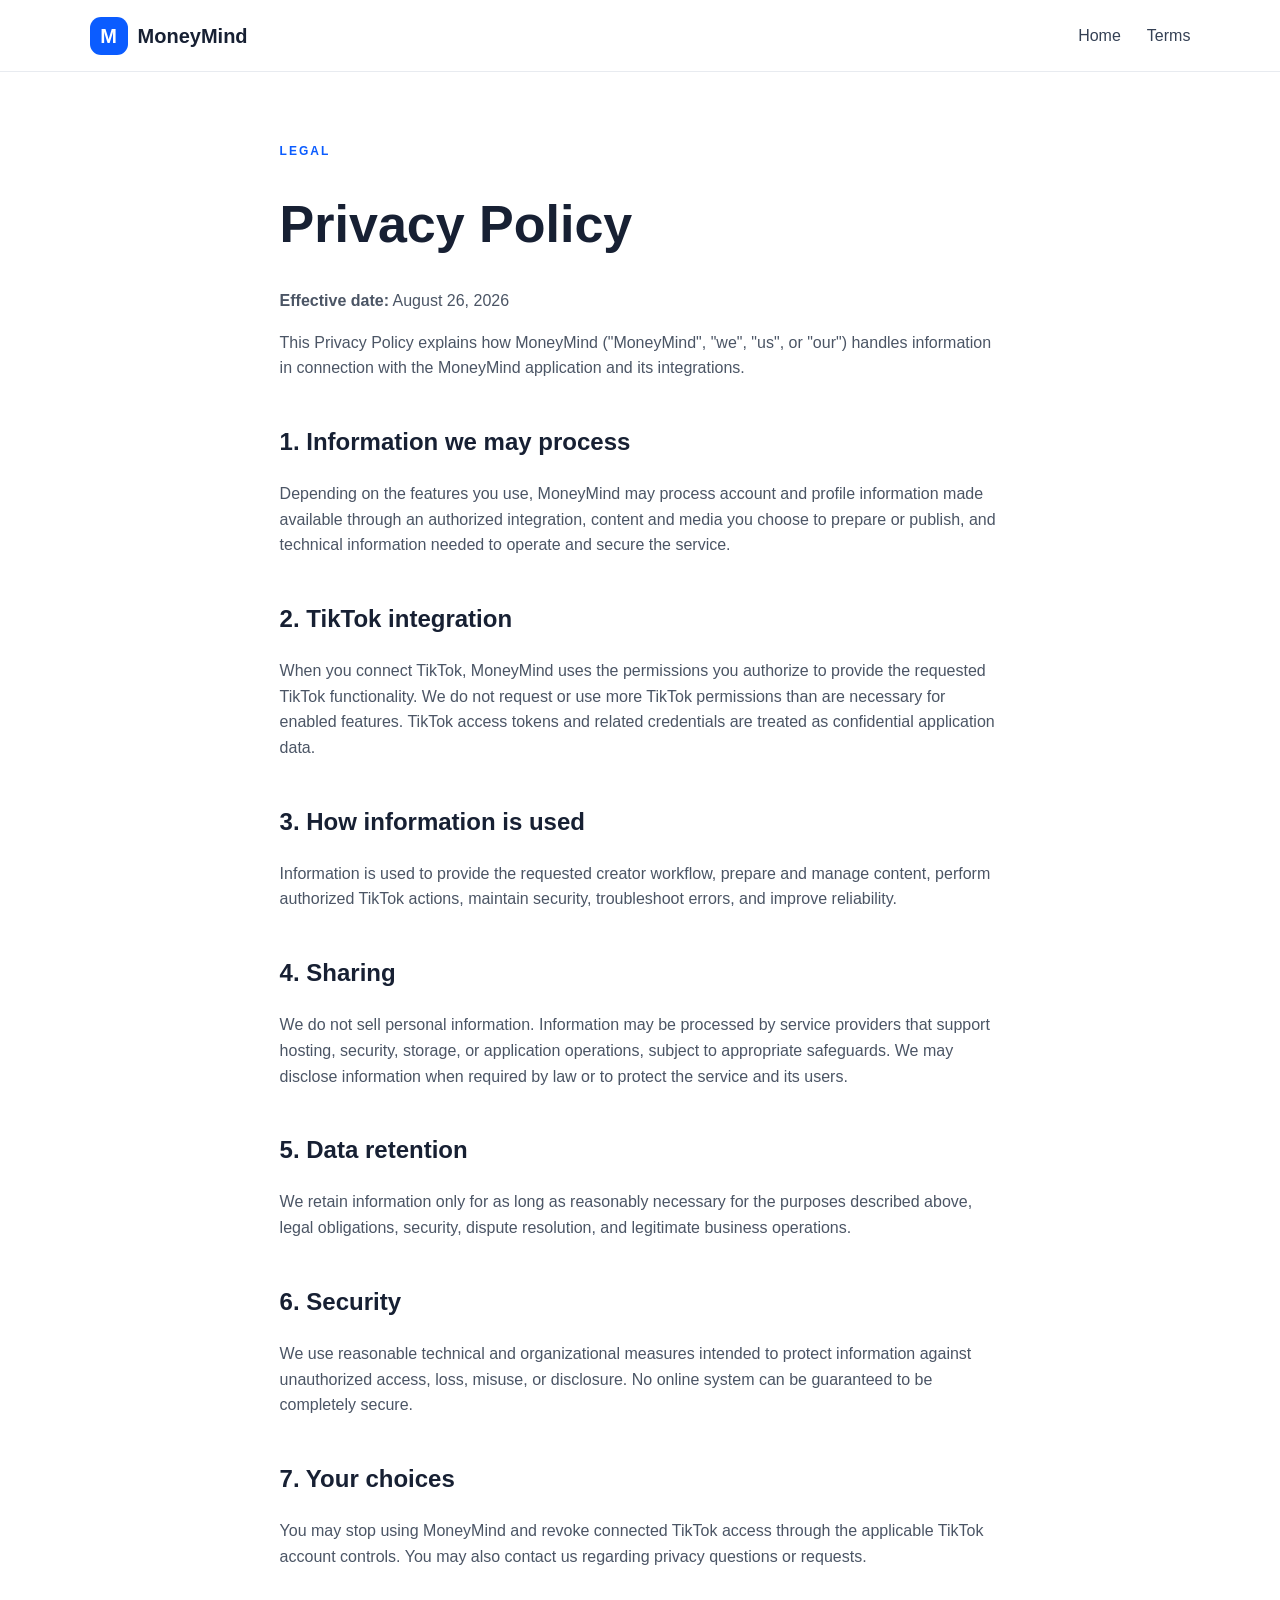
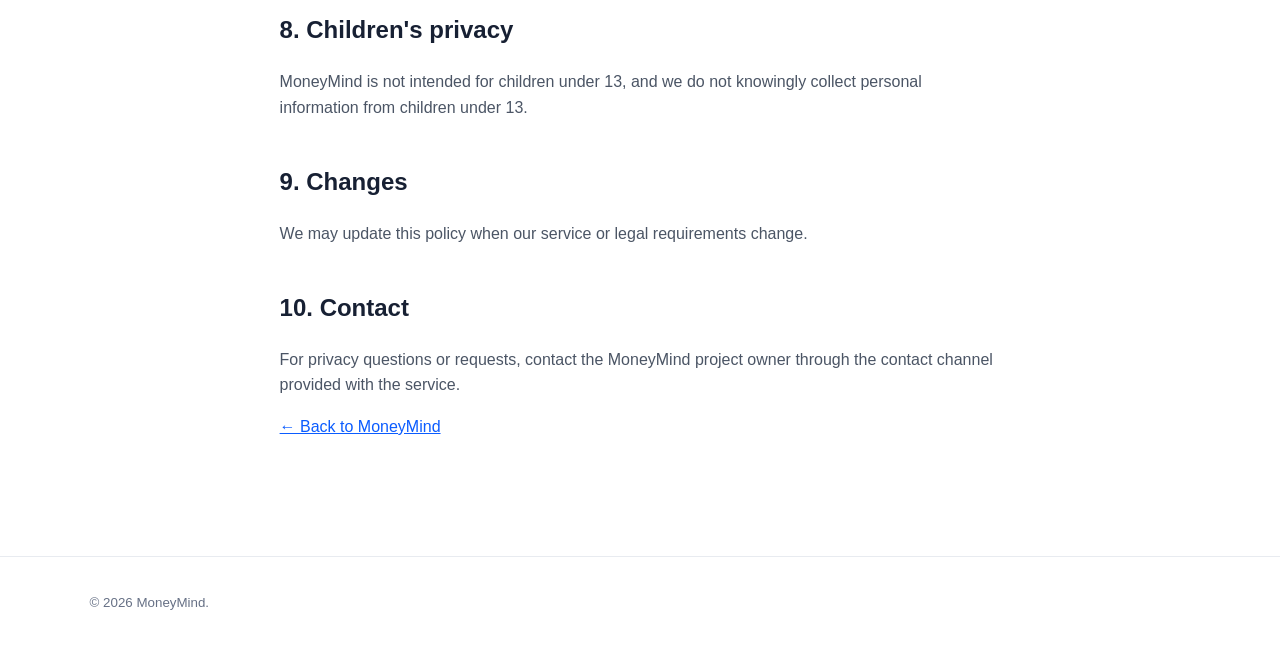
==== privacy.html @ c748f1ef "Add MoneyMind public website" ====
<!doctype html><html lang="en"><head><meta charset="utf-8"><meta name="viewport" content="width=device-width,initial-scale=1"><title>MoneyMind — Privacy Policy</title><link rel="stylesheet" href="styles.css"></head><body><header class="nav"><div class="brand"><div class="logo">M</div><span>MoneyMind</span></div><nav><a href="index.html">Home</a><a href="terms.html">Terms</a></nav></header><main class="legal"><div class="eyebrow">LEGAL</div><h1>Privacy Policy</h1><p><strong>Effective date:</strong> August 26, 2026</p>
<p>This Privacy Policy explains how MoneyMind ("MoneyMind", "we", "us", or "our") handles information in connection with the MoneyMind application and its integrations.</p>
<h2>1. Information we may process</h2><p>Depending on the features you use, MoneyMind may process account and profile information made available through an authorized integration, content and media you choose to prepare or publish, and technical information needed to operate and secure the service.</p>
<h2>2. TikTok integration</h2><p>When you connect TikTok, MoneyMind uses the permissions you authorize to provide the requested TikTok functionality. We do not request or use more TikTok permissions than are necessary for enabled features. TikTok access tokens and related credentials are treated as confidential application data.</p>
<h2>3. How information is used</h2><p>Information is used to provide the requested creator workflow, prepare and manage content, perform authorized TikTok actions, maintain security, troubleshoot errors, and improve reliability.</p>
<h2>4. Sharing</h2><p>We do not sell personal information. Information may be processed by service providers that support hosting, security, storage, or application operations, subject to appropriate safeguards. We may disclose information when required by law or to protect the service and its users.</p>
<h2>5. Data retention</h2><p>We retain information only for as long as reasonably necessary for the purposes described above, legal obligations, security, dispute resolution, and legitimate business operations.</p>
<h2>6. Security</h2><p>We use reasonable technical and organizational measures intended to protect information against unauthorized access, loss, misuse, or disclosure. No online system can be guaranteed to be completely secure.</p>
<h2>7. Your choices</h2><p>You may stop using MoneyMind and revoke connected TikTok access through the applicable TikTok account controls. You may also contact us regarding privacy questions or requests.</p>
<h2>8. Children's privacy</h2><p>MoneyMind is not intended for children under 13, and we do not knowingly collect personal information from children under 13.</p>
<h2>9. Changes</h2><p>We may update this policy when our service or legal requirements change.</p>
<h2>10. Contact</h2><p>For privacy questions or requests, contact the MoneyMind project owner through the contact channel provided with the service.</p><p><a href="index.html">← Back to MoneyMind</a></p></main><footer><small>© 2026 MoneyMind.</small></footer></body></html>
---- styles.css ----
*{box-sizing:border-box}html{scroll-behavior:smooth}body{margin:0;font-family:Inter,Segoe UI,Arial,sans-serif;color:#172033;background:#fff;line-height:1.6}.nav{height:72px;display:flex;align-items:center;justify-content:space-between;padding:0 7%;border-bottom:1px solid #e8ebf0;background:#fff;position:sticky;top:0;z-index:10}.brand{display:flex;align-items:center;gap:10px;font-weight:800;font-size:20px}.logo{width:38px;height:38px;border-radius:11px;display:grid;place-items:center;background:#0b5cff;color:#fff;font-weight:900}.nav nav{display:flex;gap:26px}.nav a,footer a{color:#344054;text-decoration:none}.hero{padding:110px 7% 100px;background:linear-gradient(135deg,#f6f9ff,#fff)}.eyebrow{font-size:12px;letter-spacing:2px;font-weight:800;color:#0b5cff;margin-bottom:14px}.hero h1{font-size:clamp(44px,7vw,78px);line-height:1.02;max-width:900px;margin:0 0 25px}.hero p{font-size:20px;max-width:720px;color:#526071}.button{display:inline-block;margin-top:18px;background:#0b5cff;color:white;text-decoration:none;padding:13px 20px;border-radius:9px;font-weight:700}.section{display:grid;grid-template-columns:1fr 1fr;gap:70px;padding:90px 7%;max-width:1200px;margin:auto}.section h2,.notice h2{font-size:36px;line-height:1.15;margin:0}.section p{font-size:18px;color:#526071}.cards{display:grid;grid-template-columns:repeat(3,1fr);gap:20px;padding:20px 7% 90px;max-width:1200px;margin:auto}.cards article{border:1px solid #e6e9ef;border-radius:16px;padding:30px;box-shadow:0 8px 30px rgba(20,30,50,.05)}.cards span{font-weight:800;color:#0b5cff}.cards h3{font-size:24px;margin:18px 0 8px}.cards p{color:#526071}.notice{margin:0 7% 90px;padding:55px;border-radius:20px;background:#111827;color:#fff}.notice p{color:#d0d7e2;max-width:760px;font-size:18px}.legal{max-width:900px;margin:auto;padding:70px 7% 100px}.legal h1{font-size:52px;line-height:1.1}.legal h2{margin-top:42px}.legal p{color:#4b5565}.legal a{color:#0b5cff}footer{border-top:1px solid #e8ebf0;padding:35px 7%;display:flex;justify-content:space-between;gap:25px;align-items:center;color:#667085}.footer-links{display:flex;gap:20px}@media(max-width:760px){.nav nav{gap:12px;font-size:13px}.section,.cards{grid-template-columns:1fr}.hero{padding-top:75px}.notice{padding:35px 25px}.footer-links{display:none}}
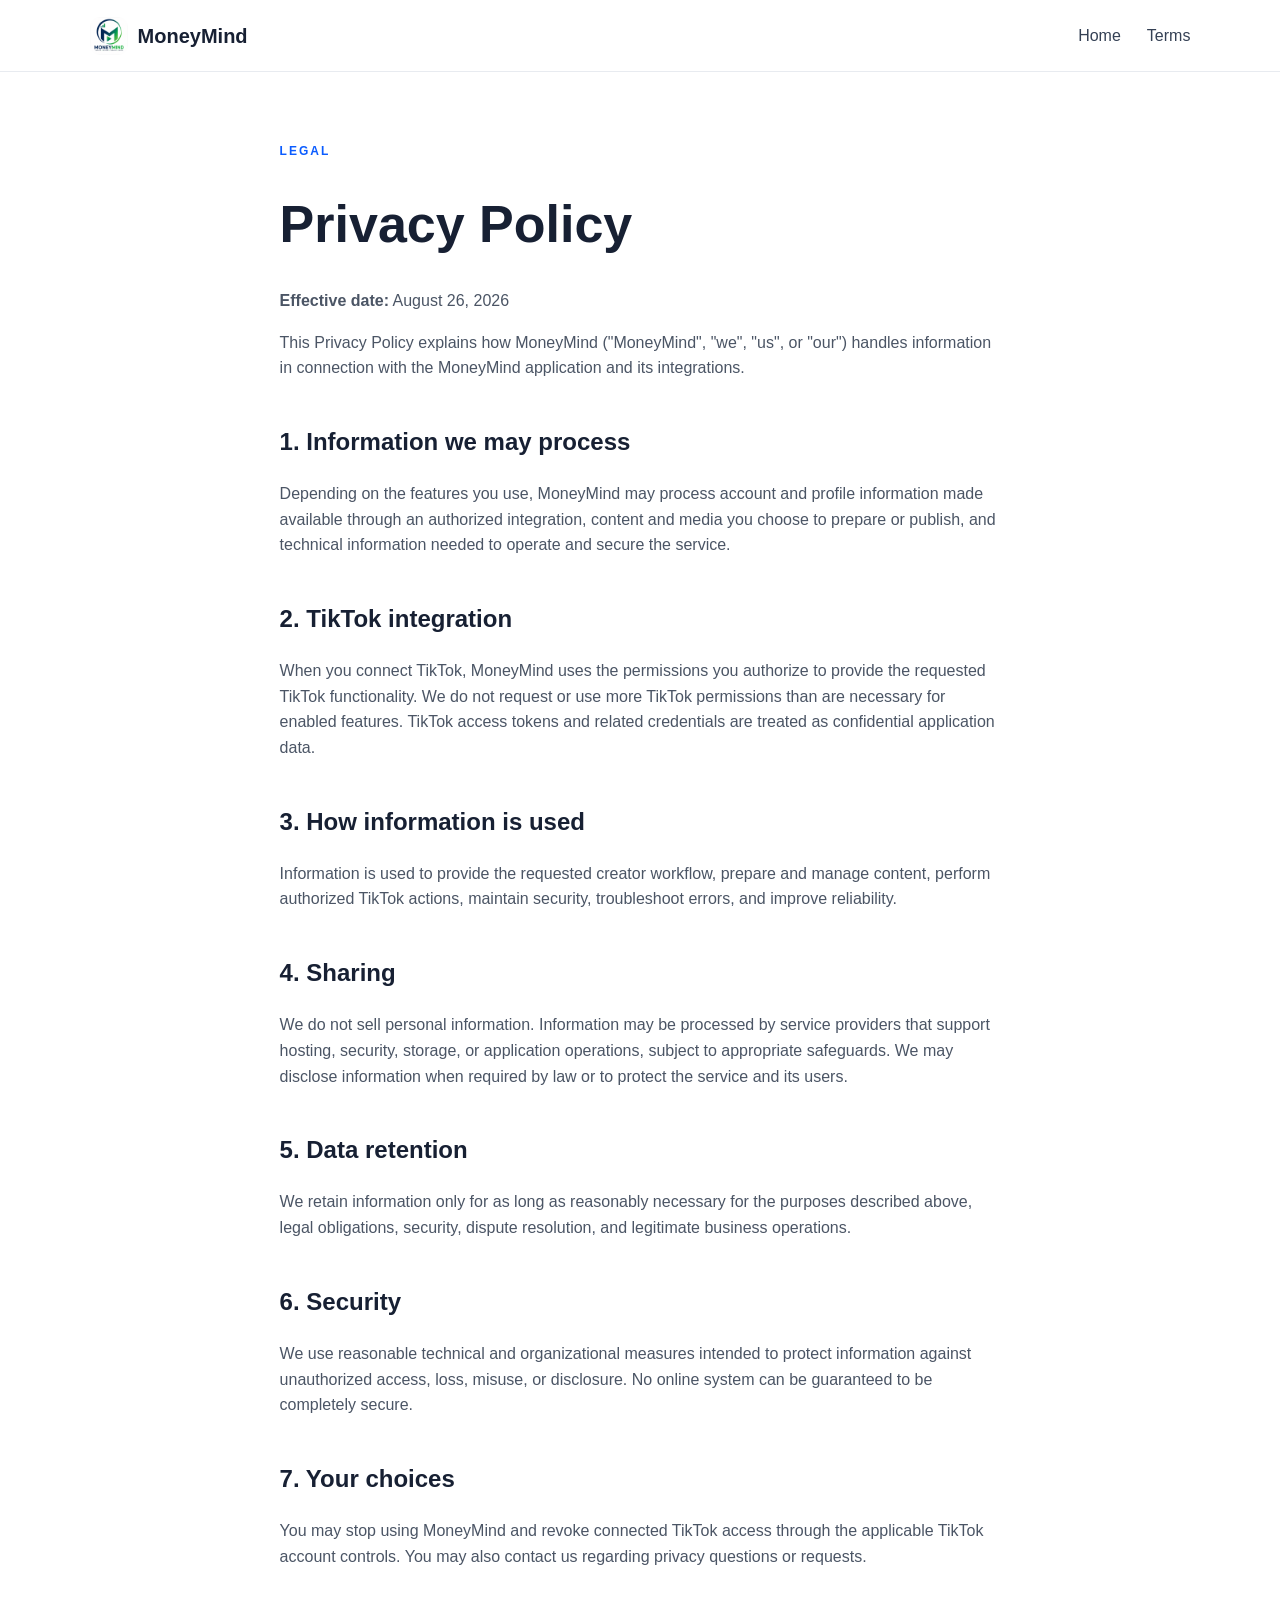
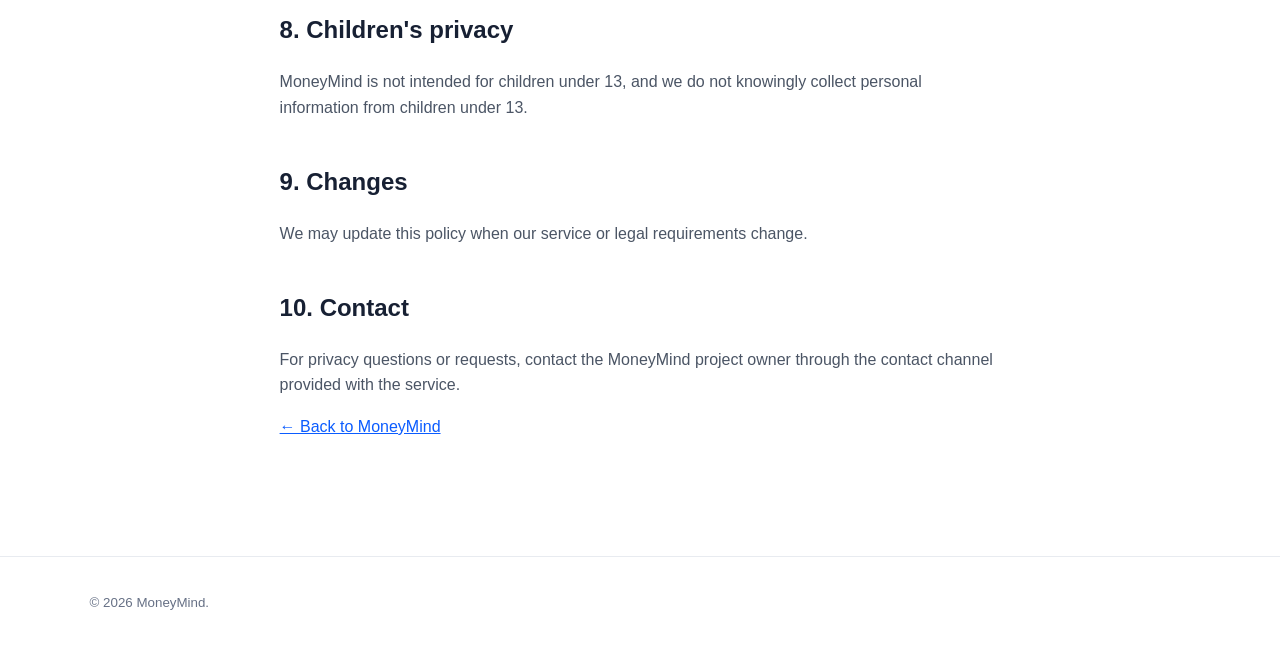
==== commit 58484f68: "Add files via upload" ====
--- a/privacy.html
+++ b/privacy.html
@@ -1,12 +1,12 @@
-<!doctype html><html lang="en"><head><meta charset="utf-8"><meta name="viewport" content="width=device-width,initial-scale=1"><title>MoneyMind — Privacy Policy</title><link rel="stylesheet" href="styles.css"></head><body><header class="nav"><div class="brand"><div class="logo">M</div><span>MoneyMind</span></div><nav><a href="index.html">Home</a><a href="terms.html">Terms</a></nav></header><main class="legal"><div class="eyebrow">LEGAL</div><h1>Privacy Policy</h1><p><strong>Effective date:</strong> August 26, 2026</p>
-<p>This Privacy Policy explains how MoneyMind ("MoneyMind", "we", "us", or "our") handles information in connection with the MoneyMind application and its integrations.</p>
-<h2>1. Information we may process</h2><p>Depending on the features you use, MoneyMind may process account and profile information made available through an authorized integration, content and media you choose to prepare or publish, and technical information needed to operate and secure the service.</p>
-<h2>2. TikTok integration</h2><p>When you connect TikTok, MoneyMind uses the permissions you authorize to provide the requested TikTok functionality. We do not request or use more TikTok permissions than are necessary for enabled features. TikTok access tokens and related credentials are treated as confidential application data.</p>
-<h2>3. How information is used</h2><p>Information is used to provide the requested creator workflow, prepare and manage content, perform authorized TikTok actions, maintain security, troubleshoot errors, and improve reliability.</p>
-<h2>4. Sharing</h2><p>We do not sell personal information. Information may be processed by service providers that support hosting, security, storage, or application operations, subject to appropriate safeguards. We may disclose information when required by law or to protect the service and its users.</p>
-<h2>5. Data retention</h2><p>We retain information only for as long as reasonably necessary for the purposes described above, legal obligations, security, dispute resolution, and legitimate business operations.</p>
-<h2>6. Security</h2><p>We use reasonable technical and organizational measures intended to protect information against unauthorized access, loss, misuse, or disclosure. No online system can be guaranteed to be completely secure.</p>
-<h2>7. Your choices</h2><p>You may stop using MoneyMind and revoke connected TikTok access through the applicable TikTok account controls. You may also contact us regarding privacy questions or requests.</p>
-<h2>8. Children's privacy</h2><p>MoneyMind is not intended for children under 13, and we do not knowingly collect personal information from children under 13.</p>
-<h2>9. Changes</h2><p>We may update this policy when our service or legal requirements change.</p>
+<!doctype html><html lang="en"><head><meta charset="utf-8"><meta name="viewport" content="width=device-width,initial-scale=1"><title>MoneyMind — Privacy Policy</title><link rel="icon" type="image/png" sizes="32x32" href="assets/moneymind-icon-32.png"><link rel="icon" type="image/png" sizes="192x192" href="assets/moneymind-icon-192.png"><link rel="apple-touch-icon" sizes="180x180" href="assets/moneymind-icon-180.png"><link rel="stylesheet" href="styles.css"></head><body><header class="nav"><div class="brand"><img class="logo" src="assets/moneymind-icon-192.png" alt="MoneyMind logo" width="38" height="38"><span>MoneyMind</span></div><nav><a href="index.html">Home</a><a href="terms.html">Terms</a></nav></header><main class="legal"><div class="eyebrow">LEGAL</div><h1>Privacy Policy</h1><p><strong>Effective date:</strong> August 26, 2026</p>
+<p>This Privacy Policy explains how MoneyMind ("MoneyMind", "we", "us", or "our") handles information in connection with the MoneyMind application and its integrations.</p>
+<h2>1. Information we may process</h2><p>Depending on the features you use, MoneyMind may process account and profile information made available through an authorized integration, content and media you choose to prepare or publish, and technical information needed to operate and secure the service.</p>
+<h2>2. TikTok integration</h2><p>When you connect TikTok, MoneyMind uses the permissions you authorize to provide the requested TikTok functionality. We do not request or use more TikTok permissions than are necessary for enabled features. TikTok access tokens and related credentials are treated as confidential application data.</p>
+<h2>3. How information is used</h2><p>Information is used to provide the requested creator workflow, prepare and manage content, perform authorized TikTok actions, maintain security, troubleshoot errors, and improve reliability.</p>
+<h2>4. Sharing</h2><p>We do not sell personal information. Information may be processed by service providers that support hosting, security, storage, or application operations, subject to appropriate safeguards. We may disclose information when required by law or to protect the service and its users.</p>
+<h2>5. Data retention</h2><p>We retain information only for as long as reasonably necessary for the purposes described above, legal obligations, security, dispute resolution, and legitimate business operations.</p>
+<h2>6. Security</h2><p>We use reasonable technical and organizational measures intended to protect information against unauthorized access, loss, misuse, or disclosure. No online system can be guaranteed to be completely secure.</p>
+<h2>7. Your choices</h2><p>You may stop using MoneyMind and revoke connected TikTok access through the applicable TikTok account controls. You may also contact us regarding privacy questions or requests.</p>
+<h2>8. Children's privacy</h2><p>MoneyMind is not intended for children under 13, and we do not knowingly collect personal information from children under 13.</p>
+<h2>9. Changes</h2><p>We may update this policy when our service or legal requirements change.</p>
 <h2>10. Contact</h2><p>For privacy questions or requests, contact the MoneyMind project owner through the contact channel provided with the service.</p><p><a href="index.html">← Back to MoneyMind</a></p></main><footer><small>© 2026 MoneyMind.</small></footer></body></html>
--- a/styles.css
+++ b/styles.css
@@ -1 +1 @@
-*{box-sizing:border-box}html{scroll-behavior:smooth}body{margin:0;font-family:Inter,Segoe UI,Arial,sans-serif;color:#172033;background:#fff;line-height:1.6}.nav{height:72px;display:flex;align-items:center;justify-content:space-between;padding:0 7%;border-bottom:1px solid #e8ebf0;background:#fff;position:sticky;top:0;z-index:10}.brand{display:flex;align-items:center;gap:10px;font-weight:800;font-size:20px}.logo{width:38px;height:38px;border-radius:11px;display:grid;place-items:center;background:#0b5cff;color:#fff;font-weight:900}.nav nav{display:flex;gap:26px}.nav a,footer a{color:#344054;text-decoration:none}.hero{padding:110px 7% 100px;background:linear-gradient(135deg,#f6f9ff,#fff)}.eyebrow{font-size:12px;letter-spacing:2px;font-weight:800;color:#0b5cff;margin-bottom:14px}.hero h1{font-size:clamp(44px,7vw,78px);line-height:1.02;max-width:900px;margin:0 0 25px}.hero p{font-size:20px;max-width:720px;color:#526071}.button{display:inline-block;margin-top:18px;background:#0b5cff;color:white;text-decoration:none;padding:13px 20px;border-radius:9px;font-weight:700}.section{display:grid;grid-template-columns:1fr 1fr;gap:70px;padding:90px 7%;max-width:1200px;margin:auto}.section h2,.notice h2{font-size:36px;line-height:1.15;margin:0}.section p{font-size:18px;color:#526071}.cards{display:grid;grid-template-columns:repeat(3,1fr);gap:20px;padding:20px 7% 90px;max-width:1200px;margin:auto}.cards article{border:1px solid #e6e9ef;border-radius:16px;padding:30px;box-shadow:0 8px 30px rgba(20,30,50,.05)}.cards span{font-weight:800;color:#0b5cff}.cards h3{font-size:24px;margin:18px 0 8px}.cards p{color:#526071}.notice{margin:0 7% 90px;padding:55px;border-radius:20px;background:#111827;color:#fff}.notice p{color:#d0d7e2;max-width:760px;font-size:18px}.legal{max-width:900px;margin:auto;padding:70px 7% 100px}.legal h1{font-size:52px;line-height:1.1}.legal h2{margin-top:42px}.legal p{color:#4b5565}.legal a{color:#0b5cff}footer{border-top:1px solid #e8ebf0;padding:35px 7%;display:flex;justify-content:space-between;gap:25px;align-items:center;color:#667085}.footer-links{display:flex;gap:20px}@media(max-width:760px){.nav nav{gap:12px;font-size:13px}.section,.cards{grid-template-columns:1fr}.hero{padding-top:75px}.notice{padding:35px 25px}.footer-links{display:none}}+*{box-sizing:border-box}html{scroll-behavior:smooth}body{margin:0;font-family:Inter,Segoe UI,Arial,sans-serif;color:#172033;background:#fff;line-height:1.6}.nav{height:72px;display:flex;align-items:center;justify-content:space-between;padding:0 7%;border-bottom:1px solid #e8ebf0;background:#fff;position:sticky;top:0;z-index:10}.brand{display:flex;align-items:center;gap:10px;font-weight:800;font-size:20px}.logo{width:38px;height:38px;border-radius:11px;display:block;object-fit:contain;background:transparent}.nav nav{display:flex;gap:26px}.nav a,footer a{color:#344054;text-decoration:none}.hero{padding:110px 7% 100px;background:linear-gradient(135deg,#f6f9ff,#fff)}.eyebrow{font-size:12px;letter-spacing:2px;font-weight:800;color:#0b5cff;margin-bottom:14px}.hero h1{font-size:clamp(44px,7vw,78px);line-height:1.02;max-width:900px;margin:0 0 25px}.hero p{font-size:20px;max-width:720px;color:#526071}.button{display:inline-block;margin-top:18px;background:#0b5cff;color:white;text-decoration:none;padding:13px 20px;border-radius:9px;font-weight:700}.section{display:grid;grid-template-columns:1fr 1fr;gap:70px;padding:90px 7%;max-width:1200px;margin:auto}.section h2,.notice h2{font-size:36px;line-height:1.15;margin:0}.section p{font-size:18px;color:#526071}.cards{display:grid;grid-template-columns:repeat(3,1fr);gap:20px;padding:20px 7% 90px;max-width:1200px;margin:auto}.cards article{border:1px solid #e6e9ef;border-radius:16px;padding:30px;box-shadow:0 8px 30px rgba(20,30,50,.05)}.cards span{font-weight:800;color:#0b5cff}.cards h3{font-size:24px;margin:18px 0 8px}.cards p{color:#526071}.notice{margin:0 7% 90px;padding:55px;border-radius:20px;background:#111827;color:#fff}.notice p{color:#d0d7e2;max-width:760px;font-size:18px}.legal{max-width:900px;margin:auto;padding:70px 7% 100px}.legal h1{font-size:52px;line-height:1.1}.legal h2{margin-top:42px}.legal p{color:#4b5565}.legal a{color:#0b5cff}footer{border-top:1px solid #e8ebf0;padding:35px 7%;display:flex;justify-content:space-between;gap:25px;align-items:center;color:#667085}.footer-links{display:flex;gap:20px}@media(max-width:760px){.nav nav{gap:12px;font-size:13px}.section,.cards{grid-template-columns:1fr}.hero{padding-top:75px}.notice{padding:35px 25px}.footer-links{display:none}}
